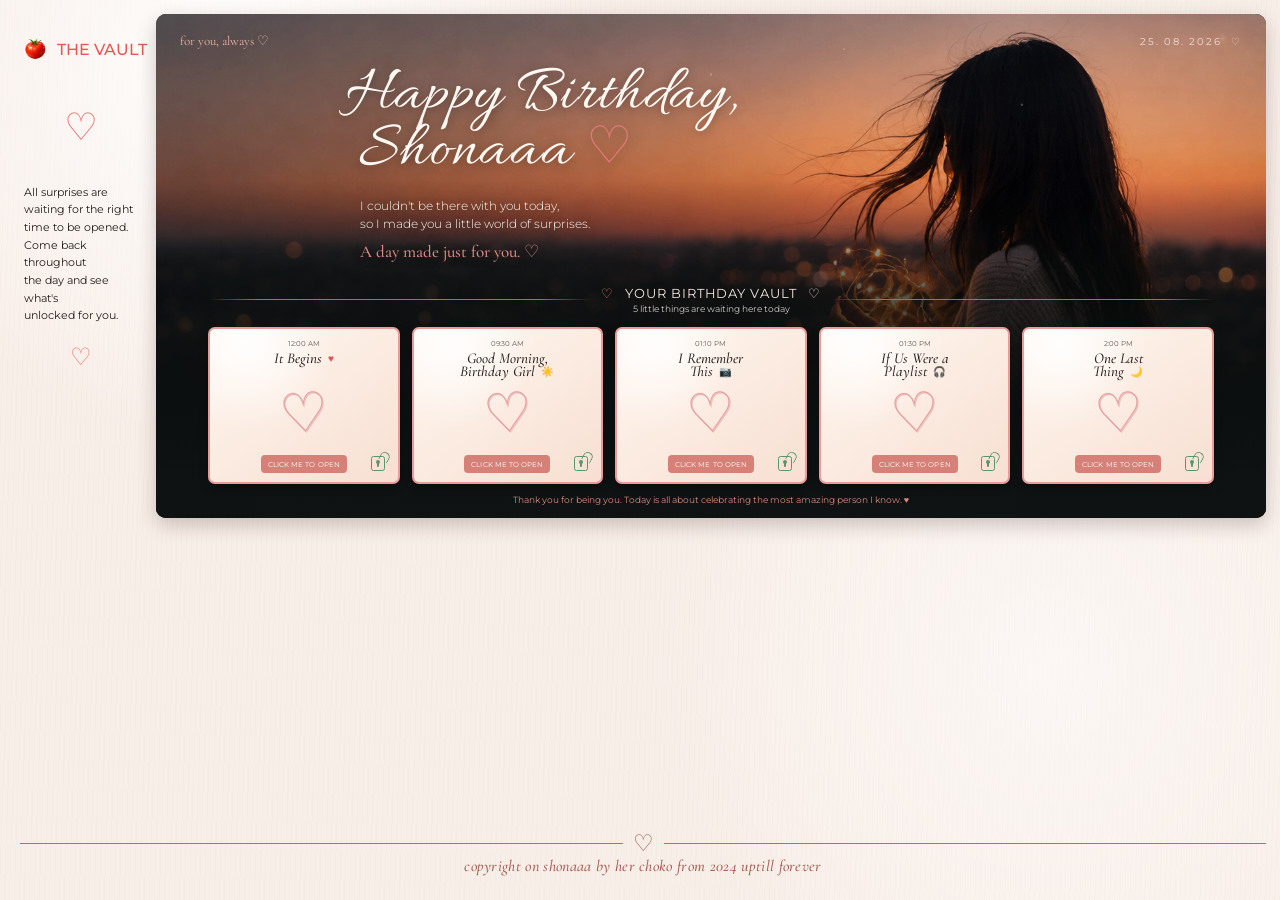
==== index.html @ b491f0a4 "Add files via upload" ====
<!doctype html>
<html lang="en">
  <head>
    <meta charset="UTF-8" />
    <meta name="viewport" content="width=device-width, initial-scale=1" />
    <meta name="theme-color" content="#f8ede7" />
    <meta name="description" content="A little birthday world of surprises, made just for Shonaaa." />
    <title>The Birthday Vault · Shonaaa</title>
    <link rel="preconnect" href="https://fonts.googleapis.com" />
    <link rel="preconnect" href="https://fonts.gstatic.com" crossorigin />
    <link href="https://fonts.googleapis.com/css2?family=Allura&family=Cormorant+Garamond:ital,wght@1,500&family=Montserrat:wght@300;400;500;600&display=swap" rel="stylesheet" />
    <link rel="stylesheet" href="styles.css" />
    <script defer src="vault-data.js"></script>
    <script defer src="app.js"></script>
  </head>
  <body>
    <main class="page-layout">
      <header class="brand" aria-label="The Vault">
        <img src="assets/tomato-mark.png" alt="" width="52" height="52" />
        <span>THE VAULT</span>
      </header>

      <section class="vault-panel" aria-labelledby="birthday-title">
        <div class="vault-atmosphere" aria-hidden="true"></div>
        <div class="panel-meta">
          <span class="meta-love">for you, always ♡</span>
          <time id="vault-date" datetime="2026-08-25">25. 08. 2026&nbsp;&nbsp;♡</time>
        </div>

        <div class="hero-copy">
          <h1 id="birthday-title">Happy Birthday,<br /><span>Shonaaa</span> <i>♡</i></h1>
          <p>I couldn't be there with you today,<br />so I made you a little world of surprises.</p>
          <strong>A day made just for you. ♡</strong>
        </div>

        <section class="vault-content" aria-labelledby="vault-heading">
          <div class="vault-heading-row">
            <span class="heading-line" aria-hidden="true"></span>
            <div>
              <h2 id="vault-heading">♡ &nbsp; YOUR BIRTHDAY VAULT &nbsp; ♡</h2>
              <p>5 little things are waiting here today</p>
            </div>
            <span class="heading-line" aria-hidden="true"></span>
          </div>
          <div class="cards-grid" id="vault-cards" aria-live="polite"></div>
          <p class="panel-thank-you">Thank you for being you. Today is all about celebrating the most amazing person I know. ♥</p>
        </section>
      </section>

      <aside class="intro-note">
        <span class="note-heart" aria-hidden="true">♡</span>
        <p>All surprises are<br class="desktop-only" /> waiting for the right<br class="desktop-only" /> time to be opened.<br class="desktop-only" /> Come back throughout<br class="desktop-only" /> the day and see what's<br class="desktop-only" /> unlocked for you.</p>
        <span class="note-small-heart" aria-hidden="true">♡</span>
      </aside>

      <footer class="site-footer">
        <div class="footer-rule" aria-hidden="true"><span></span><b>♡</b><span></span></div>
        <p>copyright on shonaaa by her choko from 2024 uptill forever</p>
      </footer>
    </main>
  </body>
</html>
---- styles.css ----
:root {
  --paper: #f8eee8;
  --paper-deep: #f1dfd5;
  --ink: #241f1d;
  --salmon: #d97970;
  --salmon-soft: #e9a39d;
  --line: #b56f63;
  --card: #fff1e9;
  --card-edge: #efaaa8;
  --night: #101313;
  --ready: #57966e;
}

* { box-sizing: border-box; }

html { min-width: 320px; background: var(--paper); }

body {
  margin: 0;
  min-height: 100vh;
  color: var(--ink);
  font-family: "Montserrat", Arial, sans-serif;
  background:
    radial-gradient(circle at 18% 8%, rgba(255,255,255,.92), transparent 28%),
    radial-gradient(circle at 82% 74%, rgba(255,255,255,.55), transparent 32%),
    repeating-linear-gradient(92deg, rgba(107,68,48,.018) 0, rgba(107,68,48,.018) 1px, transparent 1px, transparent 5px),
    var(--paper);
}

button, a { -webkit-tap-highlight-color: transparent; }

.page-layout {
  width: min(100%, 1440px);
  min-height: 100vh;
  margin: 0 auto;
  padding: 14px 14px 24px 20px;
  display: grid;
  grid-template-columns: 122px minmax(0, 1fr);
  grid-template-rows: auto 1fr auto;
  grid-template-areas:
    "brand vault"
    "note vault"
    "footer footer";
  column-gap: 14px;
  align-items: start;
}

.brand {
  grid-area: brand;
  display: flex;
  align-items: center;
  gap: 7px;
  padding-top: 20px;
  color: #e55855;
  font-size: 16px;
  font-weight: 500;
  white-space: nowrap;
}

.brand img {
  width: 30px;
  height: 30px;
  object-fit: contain;
}

.intro-note {
  grid-area: note;
  align-self: start;
  padding: 32px 4px 0;
  text-align: left;
  font-size: 10.5px;
  line-height: 1.68;
}

.intro-note p { margin: 24px 0 12px; }
.note-heart, .note-small-heart { display: block; color: #ed7777; font-family: serif; }
.note-heart { font-size: 38px; font-weight: 200; text-align: center; }
.note-small-heart { font-size: 24px; text-align: center; }

.vault-panel {
  grid-area: vault;
  position: relative;
  isolation: isolate;
  min-height: 504px;
  overflow: hidden;
  color: #fff8f3;
  border-radius: 10px;
  background: var(--night);
  box-shadow: 0 7px 19px rgba(50, 31, 25, .23);
}

.vault-atmosphere {
  position: absolute;
  z-index: -2;
  inset: 0;
  background:
    linear-gradient(to bottom, rgba(7,8,9,.13) 0%, rgba(8,10,11,.12) 33%, rgba(10,13,13,.68) 55%, rgba(13,16,16,.98) 76%, #101313 100%),
    url("assets/birthday-sunset-hero.png") 53% 42% / cover no-repeat;
}

.vault-atmosphere::after {
  content: "";
  position: absolute;
  inset: 0;
  opacity: .22;
  background-image:
    radial-gradient(circle at 50% 12%, #fff 0 1px, transparent 1.5px),
    radial-gradient(circle at 78% 18%, #fff 0 1px, transparent 1.5px),
    radial-gradient(circle at 62% 7%, #fff 0 .6px, transparent 1.2px);
}

.panel-meta {
  position: absolute;
  z-index: 2;
  top: 19px;
  left: 24px;
  right: 24px;
  display: flex;
  justify-content: space-between;
  align-items: center;
  color: rgba(255,245,239,.8);
  font-size: 10px;
  letter-spacing: .18em;
}

.meta-love {
  color: #edb4aa;
  font-family: "Cormorant Garamond", Georgia, serif;
  font-size: 13px;
  letter-spacing: 0;
}

.hero-copy {
  position: relative;
  z-index: 1;
  width: 42%;
  min-width: 330px;
  margin-left: 17%;
  padding-top: 55px;
  text-shadow: 0 2px 11px rgba(0,0,0,.35);
}

.hero-copy h1 {
  margin: 0;
  font-family: "Allura", cursive;
  font-size: clamp(44px, 5.1vw, 69px);
  line-height: .84;
  font-weight: 400;
  letter-spacing: .01em;
}

.hero-copy h1 span { display: inline-block; margin-left: 14px; }
.hero-copy h1 i { color: #e07878; font-family: Georgia, serif; font-size: .8em; font-style: normal; font-weight: 200; }

.hero-copy > p {
  margin: 17px 0 7px 15px;
  font-size: 12px;
  line-height: 1.55;
  font-weight: 300;
}

.hero-copy > strong {
  display: block;
  margin-left: 15px;
  color: #dc8a84;
  font-family: "Cormorant Garamond", Georgia, serif;
  font-size: 17px;
  font-weight: 500;
}

.vault-content {
  position: absolute;
  z-index: 2;
  left: 0;
  right: 0;
  bottom: 0;
  padding: 0 52px 13px;
}

.vault-heading-row { display: flex; align-items: center; gap: 10px; margin-bottom: 13px; }
.vault-heading-row > div { flex: 0 0 auto; text-align: center; }
.heading-line { height: 1px; flex: 1 1 auto; background: linear-gradient(to right, transparent, #b9635e 13%, #b9635e 87%, transparent); }
.vault-heading-row h2 { margin: 0; color: #f7e7e1; font-size: 13px; font-weight: 400; letter-spacing: .07em; }
.vault-heading-row h2::first-letter { color: #e37f7a; }
.vault-heading-row p { margin: 2px 0 0; font-size: 9px; color: rgba(255,248,244,.8); }

.cards-grid {
  display: grid;
  grid-template-columns: repeat(5, minmax(0, 1fr));
  gap: 12px;
}

.vault-card {
  appearance: none;
  position: relative;
  min-width: 0;
  height: 157px;
  overflow: hidden;
  padding: 11px 8px 9px;
  display: flex;
  flex-direction: column;
  align-items: center;
  color: #292322;
  font-family: inherit;
  border: 1px solid rgba(255,255,255,.45);
  border-radius: 7px;
  background:
    radial-gradient(circle at 20% 10%, rgba(255,255,255,.9), transparent 42%),
    linear-gradient(145deg, #fff7f0, #f7dfd2);
  box-shadow: 0 3px 8px rgba(0,0,0,.3);
}

.vault-card:not(:disabled) { cursor: pointer; }
.vault-card:not(:disabled):hover { transform: translateY(-2px); box-shadow: 0 7px 14px rgba(0,0,0,.34); }
.vault-card:focus-visible { outline: 3px solid #fff; outline-offset: 3px; }
.vault-card:disabled { opacity: 1; cursor: not-allowed; }
.vault-card time { font-size: 7px; line-height: 1; color: #625a56; }

.vault-card h3 {
  min-height: 35px;
  margin: 5px 0 2px;
  display: block;
  text-align: center;
  font-family: "Cormorant Garamond", Georgia, serif;
  font-size: 15px;
  font-style: italic;
  font-weight: 500;
  line-height: .88;
}

.vault-card h3 span { display: block; }
.vault-card h3 em { display: inline-block; margin-left: 2px; color: #df554f; font-family: sans-serif; font-size: .68em; font-style: normal; vertical-align: .08em; }
.card-art { height: 49px; display: flex; align-items: center; justify-content: center; }

.envelope {
  position: relative;
  width: 50px;
  height: 35px;
  overflow: hidden;
  border: 1px solid #e2b18c;
  border-radius: 4px;
  background:
    linear-gradient(145deg, rgba(255,255,255,.44), transparent 43%),
    linear-gradient(145deg, #ffe8d5, #f6c9a7);
  box-shadow:
    0 5px 7px rgba(155, 91, 54, .22),
    inset 0 1px 1px rgba(255,255,255,.72);
}

.envelope::before {
  content: "";
  position: absolute;
  z-index: 2;
  inset: 0;
  background:
    linear-gradient(34deg, transparent 49%, rgba(211,151,111,.78) 50%, transparent 51%) left bottom / 51% 75% no-repeat,
    linear-gradient(-34deg, transparent 49%, rgba(211,151,111,.78) 50%, transparent 51%) right bottom / 51% 75% no-repeat;
}

.envelope::after {
  content: "";
  position: absolute;
  z-index: 1;
  inset: 0 0 9px;
  clip-path: polygon(0 0, 100% 0, 50% 92%);
  background: linear-gradient(150deg, #ffead8, #f8d2b4);
  filter: drop-shadow(0 1px 0 #d49c77);
}

.envelope i {
  position: absolute;
  z-index: 3;
  inset: 0;
  background:
    linear-gradient(34deg, transparent 49%, #d49c77 50%, transparent 51%) left top / 51% 72% no-repeat,
    linear-gradient(-34deg, transparent 49%, #d49c77 50%, transparent 51%) right top / 51% 72% no-repeat;
}

.sketch-heart {
  color: #e7a3a4;
  font-family: Georgia, serif;
  font-size: 55px;
  font-weight: 300;
  line-height: .8;
  transform: rotate(-5deg);
  text-shadow: 1px 1px 0 #efc0bc;
}

.card-status { position: relative; width: 100%; min-height: 31px; margin-top: auto; display: flex; align-items: flex-end; justify-content: center; }
.locked-copy { font-size: 7px; line-height: 1.25; color: #776c67; }
.locked-copy b { color: #3f3937; font-size: 8px; font-weight: 500; }

.mini-lock {
  position: relative;
  width: 14px;
  height: 15px;
  position: absolute;
  right: 5px;
  bottom: 2px;
  margin: 0;
  color: #b97873;
  border: 1.6px solid currentColor;
  border-radius: 2.5px;
}
.mini-lock::before {
  content: "";
  position: absolute;
  width: 8px;
  height: 9px;
  left: 1.4px;
  top: -9px;
  border: 1.6px solid currentColor;
  border-bottom: 0;
  border-radius: 7px 7px 0 0;
}
.mini-lock i {
  position: absolute;
  left: 50%;
  top: 5px;
  width: 2px;
  height: 5px;
  border-radius: 2px;
  background: currentColor;
  transform: translateX(-50%);
}
.mini-lock i::before { content: ""; position: absolute; width: 4px; height: 4px; left: -1px; top: -2px; border-radius: 50%; background: currentColor; }
.mini-lock.is-open { color: var(--ready); border-color: var(--ready); }
.mini-lock.is-open::before { left: 6px; top: -8px; transform: rotate(28deg); transform-origin: left bottom; border-color: currentColor; }

.card-cta {
  min-width: 72px;
  padding: 6px 7px 5px;
  color: #fff;
  border-radius: 4px;
  background: #d78078;
  font-size: 7px;
  line-height: 1;
  letter-spacing: .01em;
}

.opened-label { color: #c26461; background: #f8cec8; font-size: 8px; }
.state-ready { border: 2px solid #e89b9a; }
.state-opened { border: 2px solid var(--card-edge); background: linear-gradient(145deg, #fff7f2, #f9e4dc); }
.panel-thank-you { margin: 10px 0 0; color: #d88980; text-align: center; font-size: 9px; }

.site-footer {
  grid-area: footer;
  padding-top: 18px;
  color: #a65e54;
  text-align: center;
}

.footer-rule { display: flex; align-items: center; gap: 10px; }
.footer-rule span { height: 1px; flex: 1; background: #b76f64; }
.footer-rule b { font-family: Georgia, serif; font-size: 23px; font-weight: 400; }
.site-footer p { margin: -1px 0 0; font-family: "Cormorant Garamond", Georgia, serif; font-size: 16px; font-style: italic; font-weight: 500; letter-spacing: .02em; }

/* Minimal guarded surprise route shells */
.surprise-page { display: grid; place-items: center; padding: 24px; }
.surprise-shell { width: min(640px, 100%); min-height: 72vh; display: grid; place-items: center; text-align: center; border: 1px solid rgba(181,111,99,.35); border-radius: 28px; background: rgba(255,249,245,.72); box-shadow: 0 14px 40px rgba(90,52,37,.1); }
.surprise-shell h1 { margin: 0; font: 400 clamp(48px, 10vw, 82px)/1 "Allura", cursive; color: #b6635d; }
.surprise-shell p { margin: 10px 0 28px; color: #765a52; }
.back-to-vault { display: inline-block; padding: 11px 18px; color: white; text-decoration: none; border-radius: 999px; background: #c8746e; }
.back-to-vault:focus-visible { outline: 3px solid #7f4945; outline-offset: 4px; }

@media (max-width: 899px) {
  body { background-color: #faeee8; }

  .page-layout {
    width: min(100%, 660px);
    padding: 42px 18px 24px;
    grid-template-columns: minmax(0, 1fr);
    grid-template-rows: auto auto auto auto;
    grid-template-areas: "brand" "vault" "note" "footer";
    row-gap: 0;
  }

  .brand { padding: 0 18px 14px; color: #211d1b; font-size: clamp(21px, 5.6vw, 30px); gap: 10px; }
  .brand img { width: 40px; height: 40px; }

  .vault-panel { min-height: 1080px; border-radius: 0; }
  .vault-atmosphere {
    background:
      linear-gradient(to bottom, rgba(8,8,9,.08) 0%, rgba(9,10,11,.12) 27%, rgba(12,14,14,.8) 42%, #101313 58%, #101313 100%),
      url("assets/birthday-sunset-hero.png") 65% top / auto 470px no-repeat;
  }

  .panel-meta { display: none; }
  .hero-copy { width: auto; min-width: 0; margin: 0; padding: 38px 28px 0; text-align: left; }
  .hero-copy h1 { font-size: clamp(48px, 13vw, 72px); line-height: .88; }
  .hero-copy h1 span { margin-left: 14px; }
  .hero-copy > p { margin: 34px auto 0; max-width: 480px; text-align: center; font-size: clamp(14px, 3.6vw, 20px); line-height: 1.5; }
  .hero-copy > strong { margin: 9px auto 0; text-align: center; font-size: clamp(22px, 6vw, 32px); }

  .vault-content { padding: 0 26px 28px; }
  .vault-heading-row { gap: 10px; margin-bottom: 19px; }
  .vault-heading-row h2 { font-size: clamp(15px, 4.2vw, 23px); white-space: nowrap; }
  .vault-heading-row p { font-size: clamp(11px, 3vw, 16px); }
  .heading-line { min-width: 20px; }
  .cards-grid { grid-template-columns: repeat(2, minmax(0, 1fr)); gap: 12px 14px; }
  .vault-card { height: 222px; padding: 15px 10px 14px; border-radius: 13px; }
  .vault-card:first-child { grid-column: 1 / -1; height: 184px; }
  .vault-card time { margin-bottom: 3px; font-size: 12px; }
  .vault-card h3 { min-height: 50px; margin: 7px 0 7px; font-size: clamp(20px, 5.5vw, 29px); line-height: .9; }
  .vault-card h3 em { margin-left: 3px; font-size: .72em; }
  .card-art { height: 70px; }
  .card-status { min-height: 35px; padding-top: 3px; }
  .vault-card:first-child h3 { min-height: 34px; margin: 4px 0 5px; }
  .vault-card:first-child .card-art { height: 52px; }
  .vault-card:first-child .sketch-heart { font-size: 60px; }
  .envelope { width: 66px; height: 46px; border-radius: 5px; }
  .envelope::after { bottom: 11px; }
  .sketch-heart { font-size: 75px; }
  .locked-copy { font-size: 10px; }
  .locked-copy b { font-size: 11px; }
  .mini-lock { width: 20px; height: 21px; right: 5px; bottom: 2px; border-width: 2px; border-radius: 4px; }
  .mini-lock::before { width: 11px; height: 12px; left: 2.5px; top: -12px; border-width: 2px; }
  .mini-lock i { top: 7px; height: 6px; }
  .mini-lock.is-open::before { left: 9px; top: -11px; }
  .card-cta { min-width: 126px; padding: 8px 10px; font-size: 10px; }
  .opened-label { font-size: 12px; }
  .panel-thank-you { display: none; }

  .intro-note {
    position: relative;
    margin: 0;
    padding: 70px clamp(34px, 10vw, 76px) 38px;
    overflow: hidden;
    border-radius: 0 0 42px 42px;
    background: rgba(255,249,245,.55);
    box-shadow: 0 12px 18px rgba(83,53,40,.11);
    text-align: center;
    font-size: clamp(18px, 4.8vw, 26px);
    line-height: 1.42;
  }

  .intro-note::after { content: "✧"; position: absolute; right: 6%; bottom: 8%; color: rgba(223,170,158,.28); font-size: 66px; }
  .intro-note p { margin: 0; }
  .note-heart { position: absolute; top: 20px; left: 0; right: 0; font-size: 53px; }
  .note-small-heart { display: none; }
  .desktop-only { display: none; }
  .site-footer { padding-top: 47px; }
  .site-footer p { padding: 0 8px; font-size: clamp(15px, 4.2vw, 22px); line-height: 1.2; }
}

@media (max-width: 480px) {
  .page-layout { padding-left: 12px; padding-right: 12px; }
  .vault-panel { min-height: 1030px; }
  .vault-atmosphere { background-size: auto 410px; background-position: 67% top; }
  .hero-copy { padding: 30px 19px 0; }
  .hero-copy > p { margin-top: 24px; }
  .vault-content { padding-left: 15px; padding-right: 15px; }
  .vault-heading-row { gap: 6px; }
  .vault-heading-row h2 { font-size: 14px; }
  .vault-heading-row p { font-size: 10px; }
  .cards-grid { gap: 10px; }
  .vault-card { height: 210px; }
  .vault-card:first-child { height: 184px; }
  .vault-card h3 { font-size: 22px; }
  .card-cta { min-width: 105px; font-size: 8px; }
}

@media (prefers-reduced-motion: no-preference) {
  .vault-card { transition: transform .2s ease, box-shadow .2s ease, border-color .2s ease; }
}
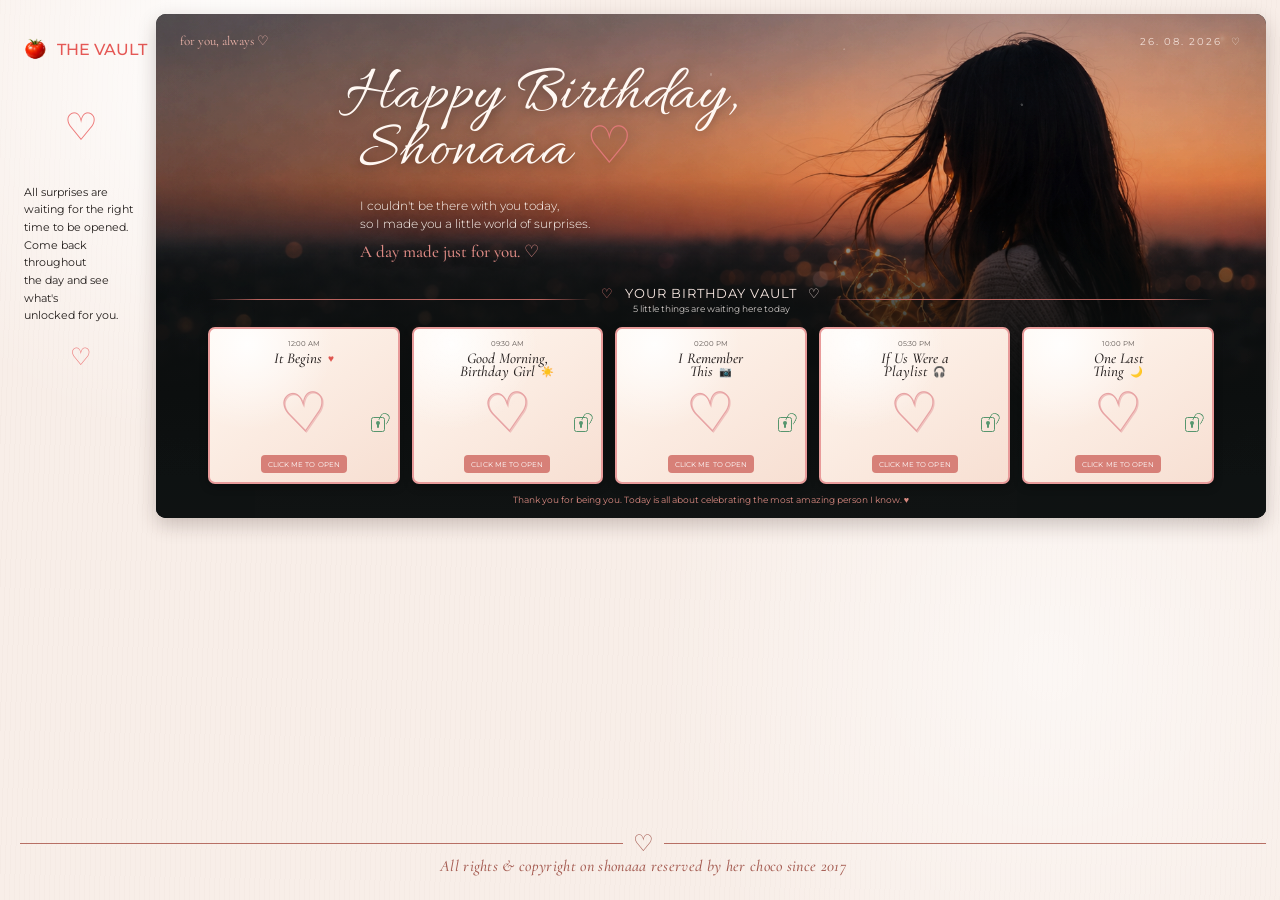
==== commit 55c998da: "Add files via upload" ====
--- a/index.html
+++ b/index.html
@@ -10,6 +10,7 @@
     <link rel="preconnect" href="https://fonts.gstatic.com" crossorigin />
     <link href="https://fonts.googleapis.com/css2?family=Allura&family=Cormorant+Garamond:ital,wght@1,500&family=Montserrat:wght@300;400;500;600&display=swap" rel="stylesheet" />
     <link rel="stylesheet" href="styles.css" />
+        <link rel="icon" type="image/png" href="../assets/tomato-mark.png">
     <script defer src="vault-data.js"></script>
     <script defer src="app.js"></script>
   </head>
@@ -55,7 +56,7 @@
 
       <footer class="site-footer">
         <div class="footer-rule" aria-hidden="true"><span></span><b>♡</b><span></span></div>
-        <p>copyright on shonaaa by her choko from 2024 uptill forever</p>
+        <p>All rights & copyright on shonaaa reserved by her choco since 2017</p>
       </footer>
     </main>
   </body>
--- a/styles.css
+++ b/styles.css
@@ -289,6 +289,13 @@
 .card-status { position: relative; width: 100%; min-height: 31px; margin-top: auto; display: flex; align-items: flex-end; justify-content: center; }
 .locked-copy { font-size: 7px; line-height: 1.25; color: #776c67; }
 .locked-copy b { color: #3f3937; font-size: 8px; font-weight: 500; }
+
+
+.mini-lock.is-open{
+
+  position: absolute;
+  top: -25px;
+}
 
 .mini-lock {
   position: relative;
